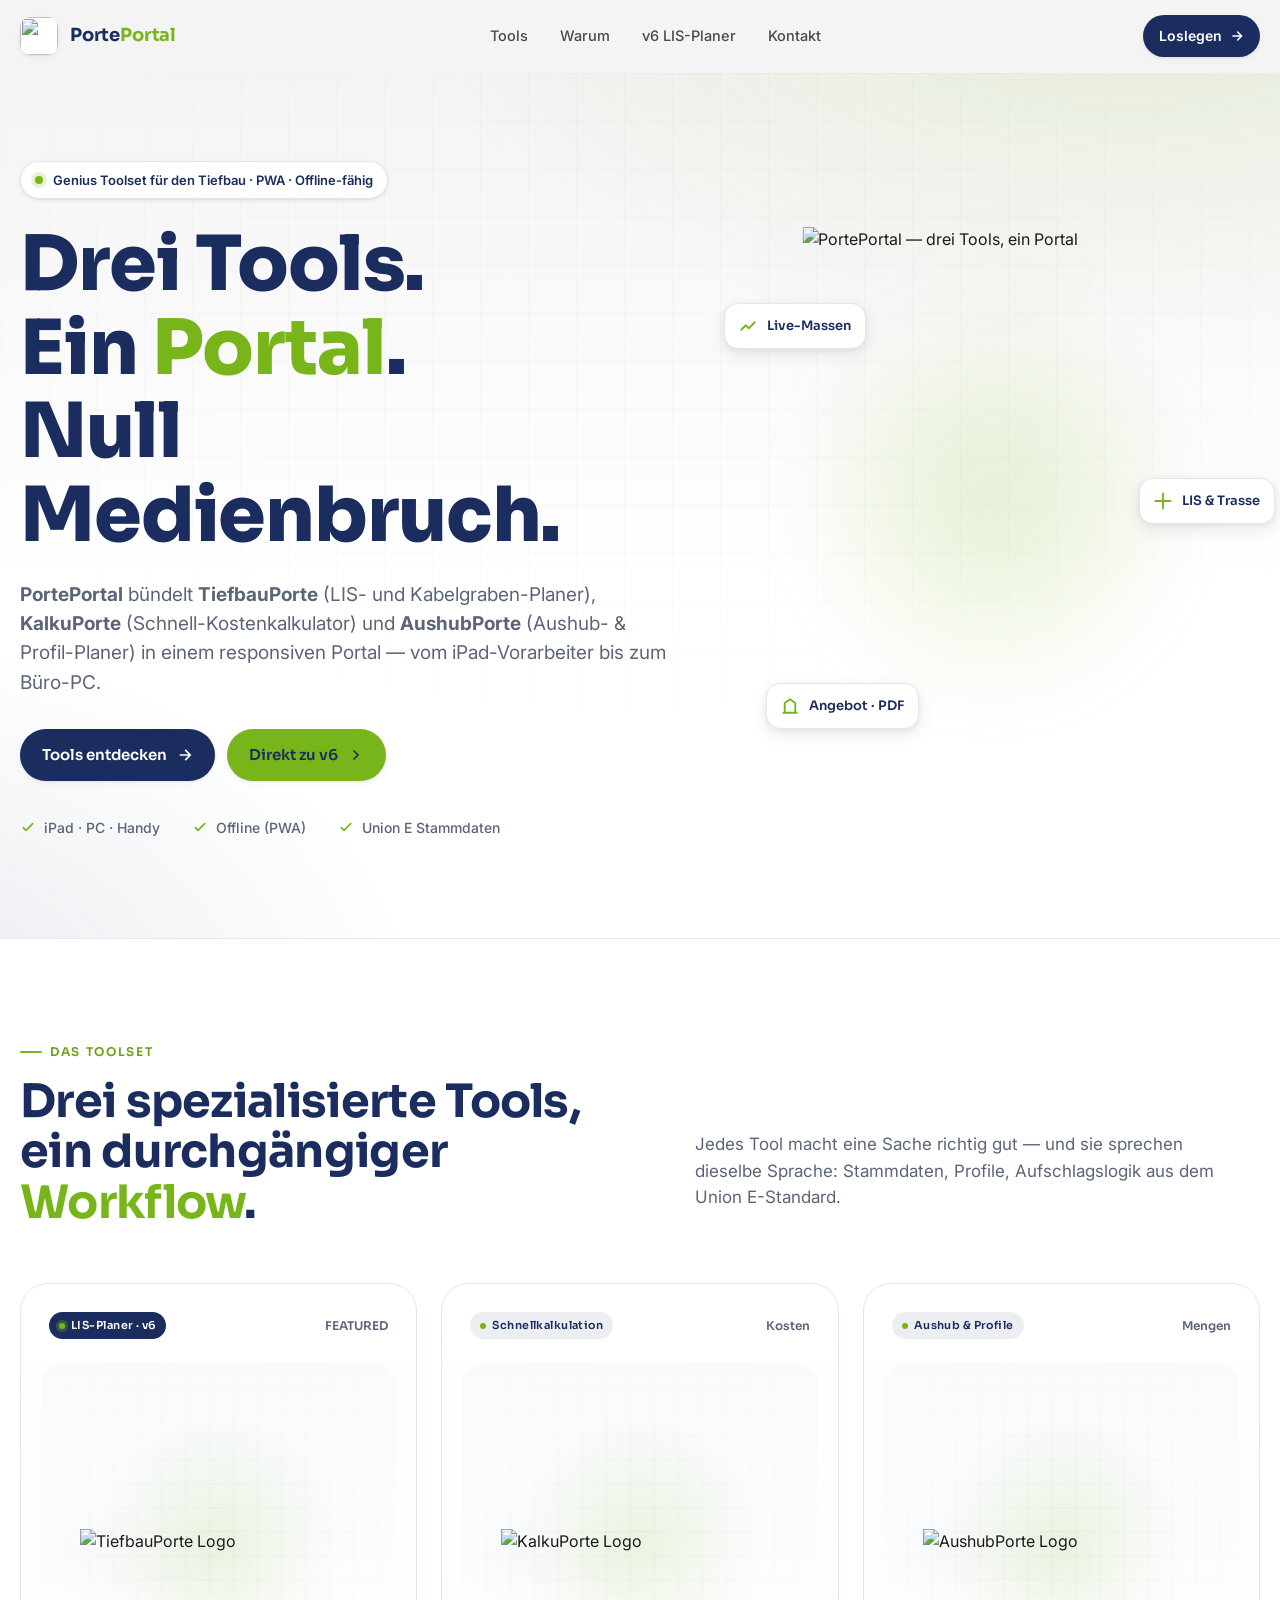
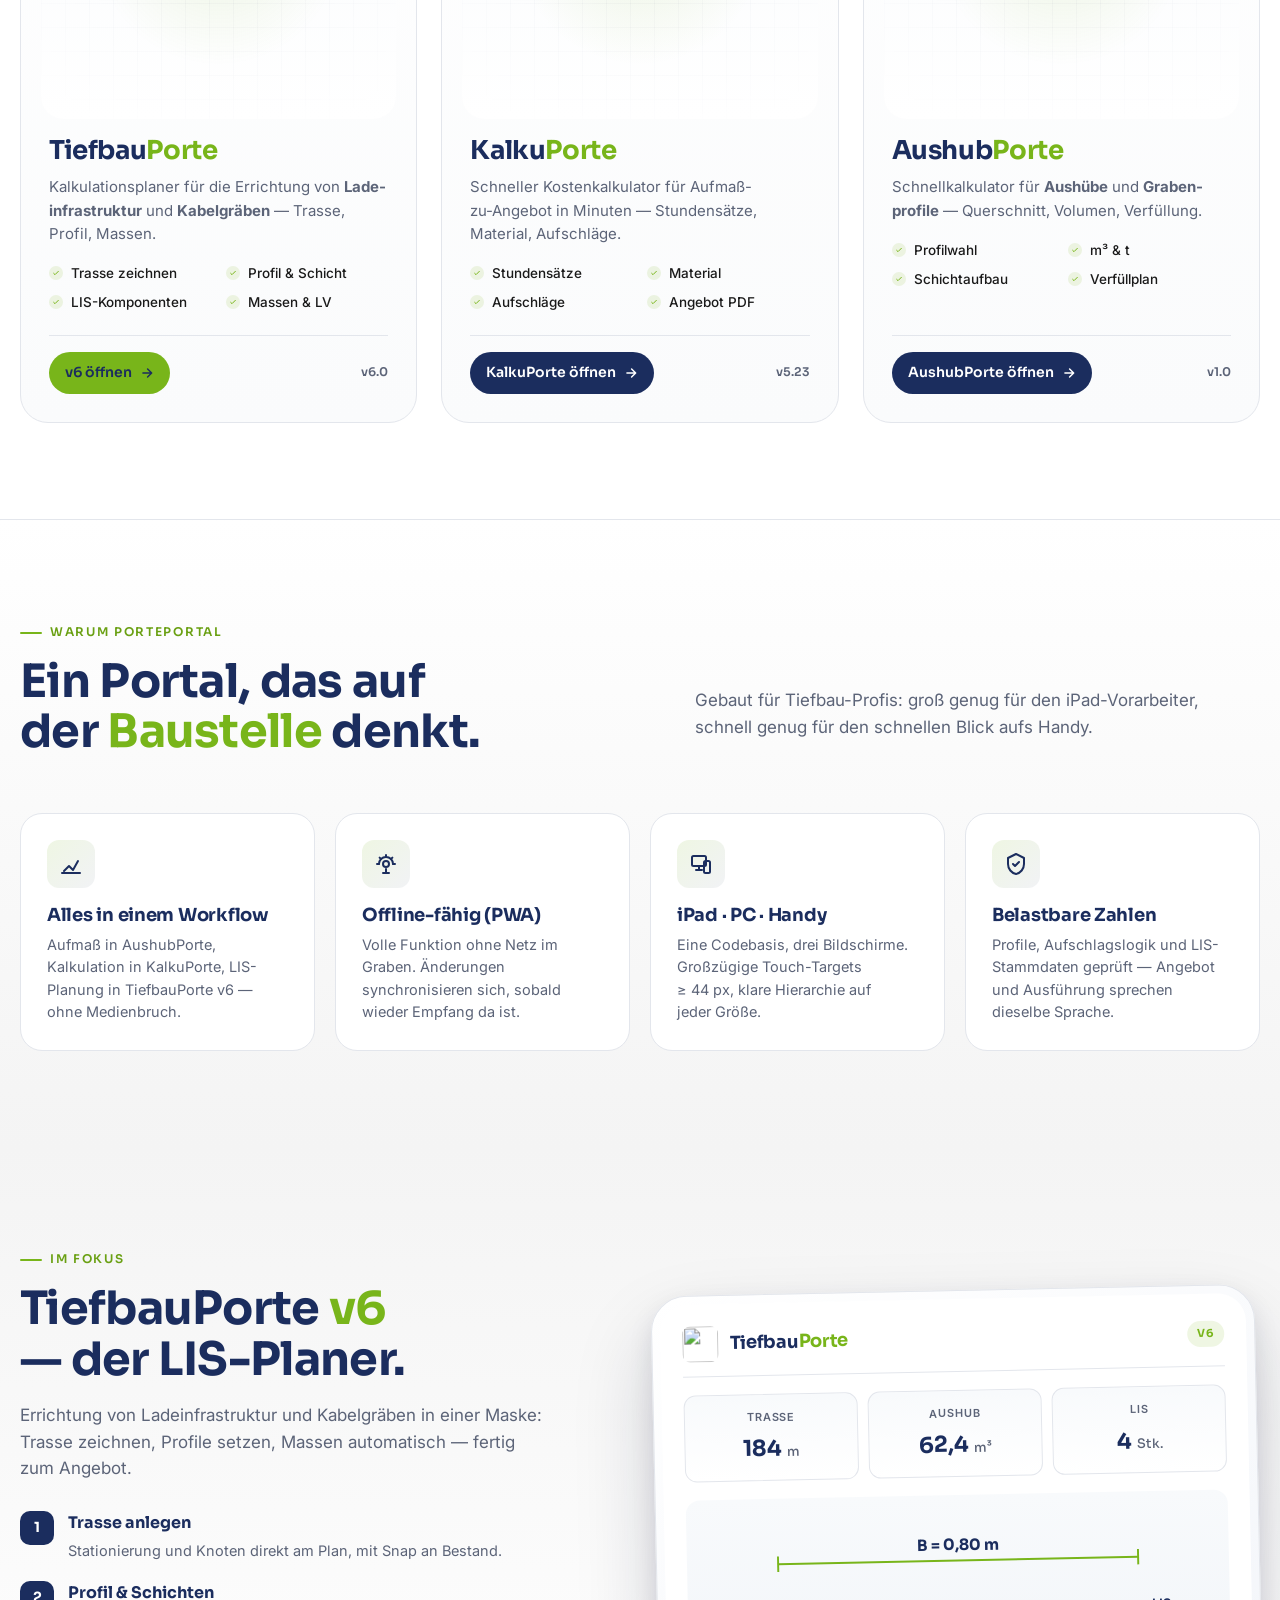
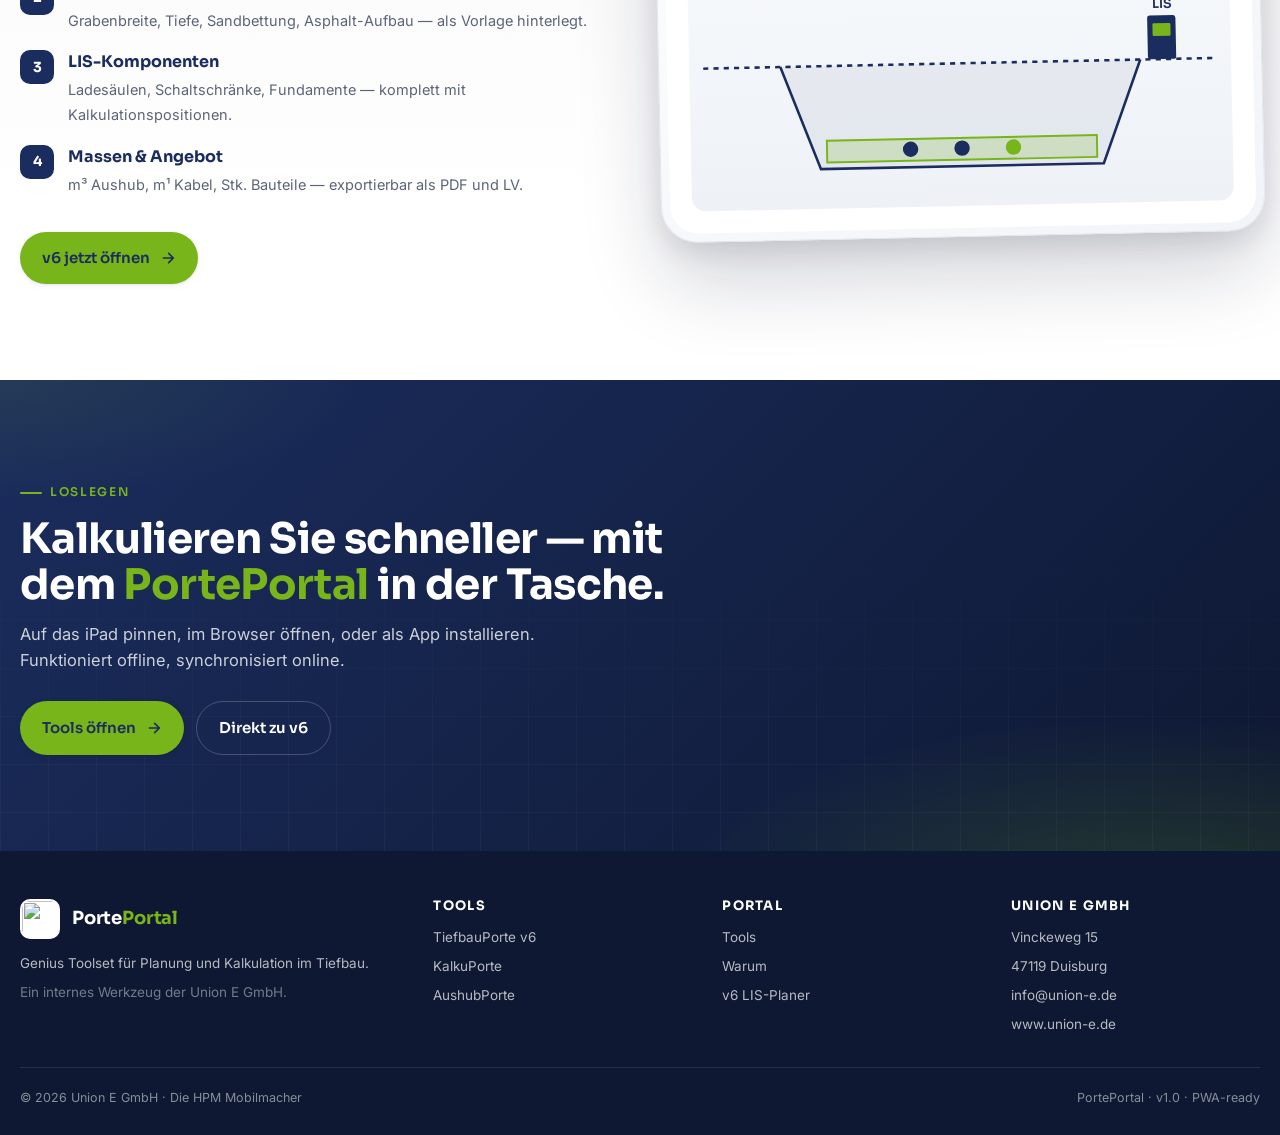
==== index.html @ fd1366df "Add files via upload" ====
<!doctype html>
<html lang="de">
<head>
<meta charset="utf-8" />
<meta name="viewport" content="width=device-width, initial-scale=1, viewport-fit=cover" />
<meta name="theme-color" content="#1B2D5E" />
<meta name="description" content="PortePortal — Genius Toolset für Planung und Kalkulation im Tiefbau. TiefbauPorte, KalkuPorte und AushubPorte in einem Portal." />
<meta name="apple-mobile-web-app-capable" content="yes" />
<meta name="apple-mobile-web-app-status-bar-style" content="black-translucent" />
<meta name="apple-mobile-web-app-title" content="PortePortal" />
<meta name="mobile-web-app-capable" content="yes" />

<link rel="manifest" href="manifest.webmanifest" />
<link rel="icon" type="image/png" href="assets/logo-porteportal.png" />
<link rel="apple-touch-icon" href="assets/logo-porteportal.png" />

<title>PortePortal — Genius Toolset Tiefbau</title>

<link rel="preconnect" href="https://fonts.googleapis.com" />
<link rel="preconnect" href="https://fonts.gstatic.com" crossorigin />
<link rel="stylesheet" href="https://fonts.googleapis.com/css2?family=Sora:wght@400;500;600;700;800&family=Inter:wght@400;500;600;700&display=swap" />

<style>
  :root{
    --navy:#1B2D5E;
    --navy-700:#162548;
    --navy-900:#0E1832;
    --lime:#78B51A;
    --lime-600:#6AA013;
    --lime-soft:rgba(120,181,26,.12);
    --ink:#1A1A1A;
    --bg:#F4F4F4;
    --white:#FFFFFF;
    --line:#E3E6EC;
    --muted:#5C6478;
    --shadow-sm: 0 1px 2px rgba(14,24,50,.06), 0 2px 6px rgba(14,24,50,.05);
    --shadow-md: 0 6px 18px rgba(14,24,50,.08), 0 2px 6px rgba(14,24,50,.06);
    --shadow-lg: 0 24px 48px rgba(14,24,50,.14), 0 6px 14px rgba(14,24,50,.08);
    --shadow-xl: 0 40px 80px rgba(14,24,50,.18), 0 10px 24px rgba(14,24,50,.10);
    --r-sm:8px; --r-md:14px; --r-lg:22px; --r-xl:28px; --r-2xl:36px;
    --container: 1240px;
    --t-fast: .15s cubic-bezier(.4,0,.2,1);
    --t-base: .25s cubic-bezier(.4,0,.2,1);
    --t-slow: .45s cubic-bezier(.4,0,.2,1);
  }

  *,*::before,*::after{box-sizing:border-box}
  html,body{margin:0;padding:0}
  html{scroll-behavior:smooth}
  body{
    font-family:'Inter', system-ui, -apple-system, Segoe UI, Roboto, sans-serif;
    color:var(--ink);
    background:var(--bg);
    line-height:1.55;
    -webkit-font-smoothing:antialiased;
    text-rendering:optimizeLegibility;
    overflow-x:hidden;
  }
  img{max-width:100%;display:block}
  a{color:inherit;text-decoration:none}
  button{font:inherit;cursor:pointer;border:0;background:none;color:inherit}

  h1,h2,h3,h4{
    font-family:'Sora','Inter',system-ui,sans-serif;
    color:var(--navy);
    letter-spacing:-0.015em;
    text-wrap:balance;
    margin:0;
    line-height:1.1;
  }
  p{text-wrap:pretty}
  .accent{color:var(--lime)}

  .container{
    width:min(100% - 40px, var(--container));
    margin-inline:auto;
  }

  /* ==========================================================
     KICKER — small label above headings
  =========================================================== */
  .kicker{
    display:inline-flex;align-items:center;gap:8px;
    font-family:'Sora';font-size:12px;font-weight:600;
    color:var(--lime-600);letter-spacing:.14em;text-transform:uppercase;
    margin-bottom:14px;
  }
  .kicker::before{
    content:""; width:22px; height:2px; background:var(--lime);
    border-radius:2px;
  }

  /* ==========================================================
     BUTTONS
  =========================================================== */
  .btn{
    display:inline-flex;align-items:center;gap:10px;
    padding:14px 22px; border-radius:999px;
    font-family:'Sora';font-weight:600; font-size:15px;
    transition:transform var(--t-fast), box-shadow var(--t-fast), background var(--t-fast);
    white-space:nowrap;
  }
  .btn svg{width:16px;height:16px;flex-shrink:0}
  .btn--primary{background:var(--navy); color:#fff !important; box-shadow:var(--shadow-sm)}
  .btn--primary:hover{background:var(--navy-700);transform:translateY(-1px);box-shadow:var(--shadow-md)}
  .btn--lime{background:var(--lime); color:var(--navy) !important; box-shadow:var(--shadow-sm)}
  .btn--lime:hover{background:var(--lime-600);transform:translateY(-1px);box-shadow:var(--shadow-md)}
  .btn--ghost{background:#fff; color:var(--navy) !important; border:1px solid var(--line)}
  .btn--ghost:hover{border-color:var(--navy);transform:translateY(-1px);box-shadow:var(--shadow-sm)}

  /* ==========================================================
     NAV
  =========================================================== */
  .nav{
    position:sticky; top:0; z-index:50;
    backdrop-filter:saturate(180%) blur(14px);
    -webkit-backdrop-filter:saturate(180%) blur(14px);
    background:rgba(244,244,244,.78);
    border-bottom:1px solid transparent;
    transition:border-color var(--t-base), background var(--t-base);
  }
  .nav.is-scrolled{ border-bottom-color:var(--line); background:rgba(244,244,244,.94); }
  .nav__inner{
    display:flex; align-items:center; justify-content:space-between;
    height:72px;
  }
  .brand{display:flex;align-items:center;gap:12px;font-family:'Sora';font-weight:700;color:var(--navy);font-size:18px;letter-spacing:-.01em}
  .brand img{width:38px;height:38px;border-radius:10px;box-shadow:var(--shadow-sm);background:#fff}
  .brand__name :nth-child(1){color:var(--navy)}
  .brand__name :nth-child(2){color:var(--lime)}
  .nav__links{display:flex;align-items:center;gap:4px}
  .nav__links a{
    padding:10px 14px; border-radius:10px; font-weight:500; font-size:14.5px;
    color:var(--ink); opacity:.78;
    transition:all var(--t-fast);
  }
  .nav__links a:hover{opacity:1;background:rgba(27,45,94,.06)}
  .nav__cta{
    display:inline-flex;align-items:center;gap:8px;
    padding:10px 16px;border-radius:999px;
    background:var(--navy); color:#fff !important; font-weight:600; font-size:14px;
    box-shadow:var(--shadow-sm);
    transition:all var(--t-fast);
    margin-left:8px;
  }
  .nav__cta:hover{background:var(--navy-700);transform:translateY(-1px);box-shadow:var(--shadow-md)}
  .nav__cta svg{width:14px;height:14px}
  .nav__burger{
    display:none;width:42px;height:42px;border-radius:10px;
    align-items:center;justify-content:center;
    background:#fff;border:1px solid var(--line);
    transition:all var(--t-fast);
  }
  .nav__burger:hover{border-color:var(--navy)}
  .nav__burger svg{width:20px;height:20px;color:var(--navy)}
  @media (max-width: 880px){
    .nav__links, .nav__cta{display:none}
    .nav__burger{display:inline-flex}
  }

  /* Mobile drawer */
  .drawer{
    position:fixed;inset:0;z-index:60;
    background:rgba(14,24,50,.5);
    backdrop-filter:blur(8px);
    opacity:0;pointer-events:none;
    transition:opacity var(--t-base);
  }
  .drawer.is-open{opacity:1;pointer-events:auto}
  .drawer__panel{
    position:absolute;top:0;right:0;bottom:0;
    width:min(86vw, 360px);background:#fff;
    padding:24px;display:flex;flex-direction:column;gap:6px;
    transform:translateX(100%);
    transition:transform var(--t-base);
  }
  .drawer.is-open .drawer__panel{transform:translateX(0)}
  .drawer__head{display:flex;justify-content:space-between;align-items:center;margin-bottom:14px}
  .drawer__close{
    width:42px;height:42px;border-radius:10px;display:flex;align-items:center;justify-content:center;
    background:var(--bg);
  }
  .drawer__close svg{width:20px;height:20px;color:var(--navy)}
  .drawer a{
    padding:14px 16px;border-radius:12px;font-weight:600;color:var(--navy);
    display:flex;align-items:center;justify-content:space-between;
  }
  .drawer a:hover{background:var(--bg)}
  .drawer a svg{width:14px;height:14px;opacity:.4}

  /* ==========================================================
     HERO
  =========================================================== */
  .hero{
    position:relative; overflow:hidden;
    background:
      radial-gradient(1200px 600px at 88% -10%, rgba(120,181,26,.12), transparent 60%),
      radial-gradient(1000px 700px at -10% 110%, rgba(27,45,94,.10), transparent 55%),
      linear-gradient(180deg, var(--bg), #fff 60%);
    border-bottom:1px solid var(--line);
  }
  .hero__grid-bg{
    position:absolute; inset:0; pointer-events:none; opacity:.45;
    background-image:
      linear-gradient(rgba(27,45,94,.06) 1px, transparent 1px),
      linear-gradient(90deg, rgba(27,45,94,.06) 1px, transparent 1px);
    background-size:48px 48px;
    mask-image:radial-gradient(ellipse 80% 60% at 50% 30%, #000 40%, transparent 80%);
    -webkit-mask-image:radial-gradient(ellipse 80% 60% at 50% 30%, #000 40%, transparent 80%);
  }
  .hero__inner{
    position:relative;
    display:grid;
    grid-template-columns: 1.1fr .9fr;
    gap:60px;
    align-items:center;
    padding: 88px 0 100px;
  }
  @media (max-width: 980px){
    .hero__inner{
      grid-template-columns:1fr;
      gap:48px;
      padding:60px 0 72px;
    }
  }

  .hero__badge{
    display:inline-flex;align-items:center;gap:10px;
    padding:8px 14px;border-radius:999px;
    background:#fff;border:1px solid var(--line);
    font-size:13px;font-weight:600;color:var(--navy);
    box-shadow:var(--shadow-sm);
    margin-bottom:24px;
  }
  .hero__badge .dot{
    width:8px;height:8px;border-radius:50%;background:var(--lime);
    box-shadow:0 0 0 4px rgba(120,181,26,.18);
  }

  .hero h1{
    font-size: clamp(40px, 6.4vw, 76px);
    font-weight:800;
    margin-bottom:22px;
  }
  .hero h1 .stack{display:block}
  .hero__lede{
    font-size:clamp(17px, 1.5vw, 19px);
    color:var(--muted);
    max-width: 56ch;
    margin-bottom:32px;
  }
  .hero__actions{display:flex;flex-wrap:wrap;gap:12px;margin-bottom:36px}
  .hero__meta{
    display:flex;flex-wrap:wrap;gap:24px 32px;
    color:var(--muted);font-size:14px;font-weight:500;
  }
  .hero__meta div{display:flex;align-items:center;gap:8px}
  .hero__meta svg{width:16px;height:16px;color:var(--lime)}

  /* Hero visual — stacked logo + cross-section card */
  .hero__visual{
    position:relative;
    width:100%;
    max-width:520px;
    margin-inline:auto;
    aspect-ratio: 1 / 1.05;
    min-height:380px;
  }
  .hero__halo{
    position:absolute;inset:-8%;
    background: radial-gradient(closest-side, rgba(120,181,26,.18), transparent 70%);
    filter:blur(24px);
    z-index:0;
  }
  .hero__logo-wrap{
    position:absolute;
    top:0; left:50%; transform:translateX(-50%);
    width:74%;
    z-index:2;
  }
  .hero__logo-wrap img{
    width:100%;height:auto;display:block;
    filter: drop-shadow(0 30px 50px rgba(14,24,50,.18));
    animation: float 6s ease-in-out infinite;
  }
  @keyframes float{
    0%,100%{ transform:translateY(0) }
    50%   { transform:translateY(-8px) }
  }
  .hero__chip{
    position:absolute;z-index:3;
    background:#fff;border-radius:14px;
    box-shadow:var(--shadow-md);
    padding:12px 14px;
    display:flex;align-items:center;gap:10px;
    font-family:'Sora';font-weight:600;font-size:13px;color:var(--navy);
    border:1px solid var(--line);
  }
  .hero__chip svg{width:18px;height:18px;color:var(--lime);flex-shrink:0}
  .hero__chip--1{top:14%;left:-2%}
  .hero__chip--2{top:46%;right:-4%}
  .hero__chip--3{bottom:8%;left:6%}

  @media (max-width: 980px){
    .hero__visual{max-width:400px}
    .hero__chip--1, .hero__chip--3{display:none}
  }
  @media (max-width: 540px){
    .hero__chip{display:none}
  }

  /* ==========================================================
     SECTION HEAD
  =========================================================== */
  .section-head{
    display:grid;
    grid-template-columns: 1fr .9fr;
    gap:48px;
    align-items:end;
    margin-bottom:56px;
  }
  @media (max-width: 880px){
    .section-head{grid-template-columns:1fr;gap:18px;margin-bottom:40px}
  }
  .section-head h2{font-size:clamp(30px, 3.6vw, 46px); font-weight:700}
  .section-head p{color:var(--muted);font-size:17px;max-width:50ch}

  /* ==========================================================
     TOOLS — Cards
  =========================================================== */
  .tools{padding:96px 0; background:#fff; position:relative;}
  .tools__grid{
    display:grid;
    grid-template-columns:repeat(3, 1fr);
    gap:24px;
  }
  @media (max-width: 1080px){.tools__grid{grid-template-columns:repeat(2, 1fr)}}
  @media (max-width: 720px){.tools__grid{grid-template-columns:1fr}}

  .tool{
    position:relative;
    background:linear-gradient(180deg, #fff, #FAFBFC);
    border:1px solid var(--line);
    border-radius:var(--r-xl);
    padding:28px;
    display:flex;flex-direction:column;
    transition: transform var(--t-base), box-shadow var(--t-base), border-color var(--t-base);
    overflow:hidden;
  }
  .tool::before{
    content:""; position:absolute; inset:-1px;
    border-radius:inherit; padding:1px;
    background: linear-gradient(135deg, rgba(120,181,26,.0), rgba(120,181,26,.4) 50%, rgba(120,181,26,.0));
    -webkit-mask: linear-gradient(#000 0 0) content-box, linear-gradient(#000 0 0);
            mask: linear-gradient(#000 0 0) content-box, linear-gradient(#000 0 0);
    -webkit-mask-composite:xor; mask-composite:exclude;
    opacity:0; transition:opacity var(--t-base);
    pointer-events:none;
  }
  .tool:hover{
    transform:translateY(-6px);
    box-shadow:var(--shadow-lg);
    border-color:transparent;
  }
  .tool:hover::before{opacity:1}

  .tool__head{
    display:flex;align-items:center;justify-content:space-between;
    margin-bottom:20px;
  }
  .tool__pill{
    display:inline-flex;align-items:center;gap:6px;
    font-family:'Sora';font-size:11px;font-weight:600;
    padding:5px 10px;border-radius:999px;letter-spacing:.04em;
    background:rgba(27,45,94,.08); color:var(--navy);
  }
  .tool__pill .dot{width:6px;height:6px;border-radius:50%;background:var(--lime)}
  .tool__pill--featured{background:var(--navy);color:#fff}
  .tool__pill--featured .dot{background:var(--lime);box-shadow:0 0 0 3px rgba(120,181,26,.3)}
  .tool__meta{font-size:12px;font-weight:600;color:var(--muted);font-family:'Sora'}

  .tool__visual{
    position:relative;
    aspect-ratio: 1 / 1;
    margin: 4px -8px 18px;
    border-radius:var(--r-lg);
    background:
      radial-gradient(closest-side, rgba(120,181,26,.12), transparent 70%),
      linear-gradient(180deg, #F8FAFC, #fff);
    display:flex;align-items:center;justify-content:center;
    overflow:hidden;
  }
  .tool__visual::before{
    content:"";position:absolute;inset:0;
    background-image:
      linear-gradient(rgba(27,45,94,.04) 1px, transparent 1px),
      linear-gradient(90deg, rgba(27,45,94,.04) 1px, transparent 1px);
    background-size:24px 24px;
    mask-image:radial-gradient(ellipse 70% 60% at 50% 50%, #000, transparent);
    -webkit-mask-image:radial-gradient(ellipse 70% 60% at 50% 50%, #000, transparent);
  }
  .tool__visual img{
    position:relative;
    width:78%;height:auto;
    filter: drop-shadow(0 16px 24px rgba(14,24,50,.16));
    transition:transform var(--t-base);
  }
  .tool:hover .tool__visual img{ transform: scale(1.04) }

  .tool__name{
    font-size:26px;font-weight:700;
    margin-bottom:10px;
  }
  .tool__desc{
    color:var(--muted);font-size:15px;
    margin:0 0 18px;
    min-height:3em;
  }
  .tool__features{
    list-style:none;padding:0;margin:0 0 22px;
    display:grid;grid-template-columns:1fr 1fr;gap:8px 14px;
  }
  .tool__features li{
    display:flex;align-items:center;gap:8px;
    font-size:13.5px;font-weight:500;color:var(--ink);
  }
  .tool__features svg{
    width:14px;height:14px;color:var(--lime);flex-shrink:0;
    background:var(--lime-soft);border-radius:50%;padding:3px;
  }

  .tool__foot{
    margin-top:auto;
    display:flex;align-items:center;justify-content:space-between;
    gap:12px;padding-top:16px;border-top:1px solid var(--line);
  }
  .tool__cta{
    display:inline-flex;align-items:center;gap:8px;
    padding:10px 16px;border-radius:999px;
    background:var(--navy); color:#fff !important;
    font-family:'Sora';font-weight:600;font-size:14px;
    transition:all var(--t-fast);
  }
  .tool__cta svg{width:14px;height:14px;transition:transform var(--t-fast)}
  .tool__cta:hover{background:var(--navy-700)}
  .tool__cta:hover svg{transform:translateX(3px)}
  .tool__cta--lime{background:var(--lime); color:var(--navy) !important}
  .tool__cta--lime:hover{background:var(--lime-600)}

  /* ==========================================================
     WHY
  =========================================================== */
  .why{
    padding:96px 0;
    background:linear-gradient(180deg, #fff, var(--bg));
    border-top:1px solid var(--line);
  }
  .features{
    display:grid;grid-template-columns:repeat(4, 1fr);gap:20px;
  }
  @media (max-width: 980px){.features{grid-template-columns:repeat(2,1fr)}}
  @media (max-width: 540px){.features{grid-template-columns:1fr}}

  .feature{
    background:#fff;border:1px solid var(--line);
    border-radius:var(--r-lg);padding:26px;
    transition: transform var(--t-base), box-shadow var(--t-base);
  }
  .feature:hover{transform:translateY(-4px);box-shadow:var(--shadow-md)}
  .feature__ico{
    width:48px;height:48px;border-radius:12px;
    background:linear-gradient(135deg, var(--lime-soft), rgba(27,45,94,.06));
    display:flex;align-items:center;justify-content:center;
    margin-bottom:18px;
  }
  .feature__ico svg{width:24px;height:24px;color:var(--navy)}
  .feature h3{font-size:18px;font-weight:700;margin-bottom:8px}
  .feature p{color:var(--muted);font-size:14.5px;margin:0}

  /* ==========================================================
     SHOWCASE V6
  =========================================================== */
  .showcase{
    padding:96px 0;
    background: linear-gradient(180deg, var(--bg) 0%, #fff 80%);
    overflow:hidden;
    position:relative;
  }
  .showcase__inner{
    display:grid;grid-template-columns: 1fr 1.05fr;gap:60px;
    align-items:center;
  }
  @media (max-width: 980px){.showcase__inner{grid-template-columns:1fr;gap:48px}}

  .showcase h2{font-size:clamp(30px, 3.6vw, 46px);font-weight:700;margin-bottom:18px}
  .showcase .lede{color:var(--muted);font-size:17px;margin-bottom:30px;max-width:52ch}
  .showcase__list{
    list-style:none;padding:0;margin:0 0 36px;
    display:grid;gap:18px;
  }
  .showcase__list li{
    display:grid;
    grid-template-columns:auto 1fr;
    gap:14px;align-items:start;
  }
  .showcase__list .num{
    width:34px;height:34px;border-radius:10px;
    background:var(--navy);color:#fff;
    display:flex;align-items:center;justify-content:center;
    font-family:'Sora';font-weight:700;font-size:14px;
    flex-shrink:0;
  }
  .showcase__list b{
    display:block;color:var(--navy);font-family:'Sora';font-weight:700;
    font-size:16px;margin-bottom:2px;
  }
  .showcase__list span{color:var(--muted);font-size:14.5px}

  /* The Tool-Mock Card */
  .showcase-card{
    position:relative;
    border-radius:var(--r-2xl);
    background: linear-gradient(150deg, #fff, #F1F4F9);
    border:1px solid var(--line);
    box-shadow: var(--shadow-xl);
    padding:8px;
    transform: rotate(-1.2deg);
    transition: transform var(--t-base);
  }
  .showcase-card:hover{transform: rotate(0deg)}
  .showcase-card__inner{
    background:#fff;
    border-radius:calc(var(--r-2xl) - 8px);
    padding:22px;
    display:flex;flex-direction:column;gap:18px;
  }
  .sc-toolbar{
    display:flex;align-items:center;gap:12px;
    padding-bottom:14px;border-bottom:1px solid var(--line);
  }
  .sc-toolbar img{width:36px;height:36px;border-radius:8px;background:#fff}
  .sc-toolbar h4{
    font-family:'Sora';font-size:18px;font-weight:700;
    flex:1;
  }
  .sc-toolbar h4 .accent{color:var(--lime)}
  .sc-toolbar .v6{
    font-family:'Sora';font-size:11px;font-weight:700;
    color:var(--lime);background:var(--lime-soft);
    padding:4px 10px;border-radius:999px;letter-spacing:.06em;
  }
  .sc-row{
    display:grid;grid-template-columns:repeat(3, 1fr);gap:10px;
  }
  .sc-stat{
    background:linear-gradient(180deg, #F8FAFC, #fff);
    border:1px solid var(--line);
    border-radius:12px;padding:14px;
    text-align:center;
  }
  .sc-stat span{
    display:block;font-size:11px;font-weight:600;
    color:var(--muted);text-transform:uppercase;letter-spacing:.08em;
    margin-bottom:6px;
  }
  .sc-stat b{
    font-family:'Sora';font-size:22px;font-weight:700;color:var(--navy);
    display:block;
  }
  .sc-stat b small{font-size:13px;font-weight:500;color:var(--muted)}
  .sc-trench{
    background:linear-gradient(180deg, #F8FAFC, #EEF2F7);
    border-radius:14px;
    padding:14px;
    overflow:hidden;
  }
  .sc-trench svg{width:100%;height:auto;display:block}

  /* ==========================================================
     CTA
  =========================================================== */
  .cta{
    padding:96px 0;
    background:linear-gradient(135deg, var(--navy) 0%, var(--navy-900) 100%);
    color:#fff;
    position:relative;overflow:hidden;
  }
  .cta::before{
    content:"";position:absolute;inset:0;
    background-image:
      radial-gradient(800px 300px at 90% 110%, rgba(120,181,26,.20), transparent 60%),
      radial-gradient(600px 200px at 0% 0%, rgba(120,181,26,.10), transparent 60%);
  }
  .cta::after{
    content:"";position:absolute;inset:0;
    background-image:
      linear-gradient(rgba(255,255,255,.04) 1px, transparent 1px),
      linear-gradient(90deg, rgba(255,255,255,.04) 1px, transparent 1px);
    background-size:48px 48px;
    mask-image:linear-gradient(180deg, transparent 30%, #000 100%);
    -webkit-mask-image:linear-gradient(180deg, transparent 30%, #000 100%);
  }
  .cta__inner{
    position:relative;z-index:1;
    display:grid;grid-template-columns:1.2fr .8fr;gap:48px;
    align-items:center;
  }
  @media (max-width: 880px){.cta__inner{grid-template-columns:1fr;gap:32px}}
  .cta .kicker{color:var(--lime)}
  .cta .kicker::before{background:var(--lime)}
  .cta h2{
    color:#fff;font-size:clamp(28px, 3.4vw, 42px);font-weight:700;margin-bottom:14px;
  }
  .cta p{color:rgba(255,255,255,.78);font-size:16.5px;margin:0 0 28px;max-width:54ch}
  .cta__actions{display:flex;flex-wrap:wrap;gap:12px}
  .cta__visual{
    text-align:center;
  }
  .cta__visual img{
    width:min(260px, 80%);height:auto;margin-inline:auto;
    filter: drop-shadow(0 30px 50px rgba(0,0,0,.35));
  }

  /* ==========================================================
     FOOTER
  =========================================================== */
  .footer{
    background:var(--navy-900);
    color:rgba(255,255,255,.7);
    padding:48px 0 28px;
    font-size:13.5px;
  }
  .footer__inner{
    display:grid;
    grid-template-columns:1.5fr 1fr 1fr 1fr;
    gap:40px;
    margin-bottom:32px;
  }
  @media (max-width: 880px){.footer__inner{grid-template-columns:1fr 1fr;gap:32px}}
  @media (max-width: 540px){.footer__inner{grid-template-columns:1fr}}
  .footer__brand{display:flex;align-items:center;gap:12px;margin-bottom:14px}
  .footer__brand img{width:40px;height:40px;border-radius:10px;background:#fff;padding:2px}
  .footer__brand b{
    font-family:'Sora';font-weight:700;font-size:18px;color:#fff;letter-spacing:-.01em;
  }
  .footer__brand b .accent{color:var(--lime)}
  .footer p{margin:0 0 8px}
  .footer h4{
    color:#fff;font-family:'Sora';font-size:13px;font-weight:700;
    text-transform:uppercase;letter-spacing:.1em;margin-bottom:14px;
  }
  .footer ul{list-style:none;padding:0;margin:0;display:grid;gap:8px}
  .footer ul a{
    color:rgba(255,255,255,.7);
    transition:color var(--t-fast);
  }
  .footer ul a:hover{color:var(--lime)}
  .footer__bar{
    border-top:1px solid rgba(255,255,255,.1);
    padding-top:20px;
    display:flex;justify-content:space-between;align-items:center;flex-wrap:wrap;gap:12px;
    color:rgba(255,255,255,.5);font-size:12.5px;
  }

  /* ==========================================================
     UTILITIES
  =========================================================== */
  .reveal{
    opacity:0;transform:translateY(16px);
    transition: opacity .6s ease, transform .6s cubic-bezier(.4,0,.2,1);
  }
  .reveal.is-visible{opacity:1;transform:none}
  /* Fallback: sichtbar machen falls IO/JS nicht greift */
  .no-js .reveal,
  html:not(.js) .reveal{opacity:1;transform:none}

  @media (prefers-reduced-motion: reduce){
    *,*::before,*::after{
      animation-duration:.01ms !important;
      transition-duration:.01ms !important;
    }
  }
</style>
</head>
<body>

<!-- ============================ NAV ============================ -->
<header class="nav" id="nav">
  <div class="container nav__inner">
    <a href="#top" class="brand" aria-label="PortePortal Startseite">
      <img src="assets/logo-porteportal.png" alt="" />
      <span class="brand__name"><span>Porte</span><span>Portal</span></span>
    </a>
    <nav class="nav__links" aria-label="Hauptnavigation">
      <a href="#tools">Tools</a>
      <a href="#warum">Warum</a>
      <a href="#tiefbau">v6 LIS-Planer</a>
      <a href="#kontakt">Kontakt</a>
    </nav>
    <a href="#tools" class="nav__cta">
      Loslegen
      <svg viewBox="0 0 24 24" fill="none" stroke="currentColor" stroke-width="2.5" stroke-linecap="round" stroke-linejoin="round"><path d="M5 12h14M13 5l7 7-7 7"/></svg>
    </a>
    <button class="nav__burger" id="burger" aria-label="Menü öffnen" aria-controls="drawer" aria-expanded="false">
      <svg viewBox="0 0 24 24" fill="none" stroke="currentColor" stroke-width="2" stroke-linecap="round"><path d="M4 7h16M4 12h16M4 17h16"/></svg>
    </button>
  </div>
</header>

<!-- ============================ DRAWER (mobile) ============================ -->
<div class="drawer" id="drawer" aria-hidden="true">
  <div class="drawer__panel">
    <div class="drawer__head">
      <a href="#top" class="brand" aria-label="PortePortal">
        <img src="assets/logo-porteportal.png" alt="" />
        <span class="brand__name"><span>Porte</span><span>Portal</span></span>
      </a>
      <button class="drawer__close" id="drawer-close" aria-label="Menü schließen">
        <svg viewBox="0 0 24 24" fill="none" stroke="currentColor" stroke-width="2" stroke-linecap="round"><path d="M6 6l12 12M18 6L6 18"/></svg>
      </button>
    </div>
    <a href="#tools" data-close>Tools <svg viewBox="0 0 24 24" fill="none" stroke="currentColor" stroke-width="2.5" stroke-linecap="round"><path d="M9 6l6 6-6 6"/></svg></a>
    <a href="#warum" data-close>Warum <svg viewBox="0 0 24 24" fill="none" stroke="currentColor" stroke-width="2.5" stroke-linecap="round"><path d="M9 6l6 6-6 6"/></svg></a>
    <a href="#tiefbau" data-close>v6 LIS-Planer <svg viewBox="0 0 24 24" fill="none" stroke="currentColor" stroke-width="2.5" stroke-linecap="round"><path d="M9 6l6 6-6 6"/></svg></a>
    <a href="#kontakt" data-close>Kontakt <svg viewBox="0 0 24 24" fill="none" stroke="currentColor" stroke-width="2.5" stroke-linecap="round"><path d="M9 6l6 6-6 6"/></svg></a>
  </div>
</div>

<!-- ============================ HERO ============================ -->
<main id="top">
<section class="hero">
  <div class="hero__grid-bg" aria-hidden="true"></div>
  <div class="container hero__inner">

    <div class="hero__copy">
      <span class="hero__badge"><span class="dot"></span>Genius Toolset für den Tiefbau · PWA · Offline-fähig</span>
      <h1>
        <span class="stack">Drei Tools.</span>
        <span class="stack">Ein <span class="accent">Portal</span>.</span>
        <span class="stack">Null Medienbruch.</span>
      </h1>
      <p class="hero__lede">
        <b>PortePortal</b> bündelt <b>TiefbauPorte</b> (LIS- und Kabelgraben-Planer),
        <b>KalkuPorte</b> (Schnell-Kostenkalkulator) und <b>AushubPorte</b>
        (Aushub- &amp; Profil-Planer) in einem responsiven Portal — vom iPad-Vorarbeiter bis zum Büro-PC.
      </p>
      <div class="hero__actions">
        <a href="#tools" class="btn btn--primary">
          Tools entdecken
          <svg viewBox="0 0 24 24" fill="none" stroke="currentColor" stroke-width="2.5" stroke-linecap="round" stroke-linejoin="round"><path d="M5 12h14M13 5l7 7-7 7"/></svg>
        </a>
        <a href="tools/tiefbauporte/" class="btn btn--lime">
          Direkt zu v6
          <svg viewBox="0 0 24 24" fill="none" stroke="currentColor" stroke-width="2.5" stroke-linecap="round" stroke-linejoin="round"><path d="M9 6l6 6-6 6"/></svg>
        </a>
      </div>
      <div class="hero__meta">
        <div><svg viewBox="0 0 24 24" fill="none" stroke="currentColor" stroke-width="2.5" stroke-linecap="round" stroke-linejoin="round"><path d="M5 13l4 4L19 7"/></svg>iPad · PC · Handy</div>
        <div><svg viewBox="0 0 24 24" fill="none" stroke="currentColor" stroke-width="2.5" stroke-linecap="round" stroke-linejoin="round"><path d="M5 13l4 4L19 7"/></svg>Offline (PWA)</div>
        <div><svg viewBox="0 0 24 24" fill="none" stroke="currentColor" stroke-width="2.5" stroke-linecap="round" stroke-linejoin="round"><path d="M5 13l4 4L19 7"/></svg>Union E Stammdaten</div>
      </div>
    </div>

    <div class="hero__visual" aria-hidden="true">
      <div class="hero__halo"></div>
      <div class="hero__logo-wrap">
        <img src="assets/logo-porteportal.png" alt="PortePortal — drei Tools, ein Portal" />
      </div>
      <div class="hero__chip hero__chip--1">
        <svg viewBox="0 0 24 24" fill="none" stroke="currentColor" stroke-width="2.5" stroke-linecap="round" stroke-linejoin="round"><path d="M3 17l6-6 4 4 8-8"/></svg>
        Live-Massen
      </div>
      <div class="hero__chip hero__chip--2">
        <svg viewBox="0 0 24 24" fill="none" stroke="currentColor" stroke-width="2.5" stroke-linecap="round" stroke-linejoin="round"><path d="M12 2v20M2 12h20"/></svg>
        LIS &amp; Trasse
      </div>
      <div class="hero__chip hero__chip--3">
        <svg viewBox="0 0 24 24" fill="none" stroke="currentColor" stroke-width="2.5" stroke-linecap="round" stroke-linejoin="round"><path d="M3 21h18M5 21V8l7-5 7 5v13"/></svg>
        Angebot · PDF
      </div>
    </div>

  </div>
</section>

<!-- ============================ TOOLS ============================ -->
<section class="tools" id="tools">
  <div class="container">
    <div class="section-head reveal">
      <div>
        <span class="kicker">Das Toolset</span>
        <h2>Drei spezialisierte Tools, ein durchgängiger <span class="accent">Workflow</span>.</h2>
      </div>
      <p>Jedes Tool macht eine Sache richtig gut — und sie sprechen dieselbe Sprache: Stammdaten, Profile, Aufschlagslogik aus dem Union E-Standard.</p>
    </div>

    <div class="tools__grid">

      <!-- Tool 1: TiefbauPorte (Featured) -->
      <article class="tool reveal">
        <div class="tool__head">
          <span class="tool__pill tool__pill--featured"><span class="dot"></span>LIS-Planer · v6</span>
          <span class="tool__meta">FEATURED</span>
        </div>
        <div class="tool__visual">
          <img src="assets/logo-tiefbauporte.png" alt="TiefbauPorte Logo" loading="lazy" />
        </div>
        <div class="tool__body">
          <h3 class="tool__name">Tiefbau<span class="accent">Porte</span></h3>
          <p class="tool__desc">Kalkulations­planer für die Errichtung von <b>Lade­infrastruktur</b> und <b>Kabel­gräben</b> — Trasse, Profil, Massen.</p>
          <ul class="tool__features">
            <li><svg viewBox="0 0 24 24" fill="none" stroke="currentColor" stroke-width="3" stroke-linecap="round"><path d="M5 13l4 4L19 7"/></svg>Trasse zeichnen</li>
            <li><svg viewBox="0 0 24 24" fill="none" stroke="currentColor" stroke-width="3" stroke-linecap="round"><path d="M5 13l4 4L19 7"/></svg>Profil &amp; Schicht</li>
            <li><svg viewBox="0 0 24 24" fill="none" stroke="currentColor" stroke-width="3" stroke-linecap="round"><path d="M5 13l4 4L19 7"/></svg>LIS-Komponenten</li>
            <li><svg viewBox="0 0 24 24" fill="none" stroke="currentColor" stroke-width="3" stroke-linecap="round"><path d="M5 13l4 4L19 7"/></svg>Massen &amp; LV</li>
          </ul>
        </div>
        <div class="tool__foot">
          <a class="tool__cta tool__cta--lime" href="tools/tiefbauporte/">
            v6 öffnen
            <svg viewBox="0 0 24 24" fill="none" stroke="currentColor" stroke-width="2.5" stroke-linecap="round" stroke-linejoin="round"><path d="M5 12h14M13 5l7 7-7 7"/></svg>
          </a>
          <span class="tool__meta">v6.0</span>
        </div>
      </article>

      <!-- Tool 2: KalkuPorte -->
      <article class="tool reveal">
        <div class="tool__head">
          <span class="tool__pill"><span class="dot"></span>Schnell­kalkulation</span>
          <span class="tool__meta">Kosten</span>
        </div>
        <div class="tool__visual">
          <img src="assets/logo-kalkuporte.png" alt="KalkuPorte Logo" loading="lazy" />
        </div>
        <div class="tool__body">
          <h3 class="tool__name">Kalku<span class="accent">Porte</span></h3>
          <p class="tool__desc">Schneller Kosten­kalkulator für Aufmaß-zu-Angebot in Minuten — Stunden­sätze, Material, Aufschläge.</p>
          <ul class="tool__features">
            <li><svg viewBox="0 0 24 24" fill="none" stroke="currentColor" stroke-width="3" stroke-linecap="round"><path d="M5 13l4 4L19 7"/></svg>Stunden­sätze</li>
            <li><svg viewBox="0 0 24 24" fill="none" stroke="currentColor" stroke-width="3" stroke-linecap="round"><path d="M5 13l4 4L19 7"/></svg>Material</li>
            <li><svg viewBox="0 0 24 24" fill="none" stroke="currentColor" stroke-width="3" stroke-linecap="round"><path d="M5 13l4 4L19 7"/></svg>Aufschläge</li>
            <li><svg viewBox="0 0 24 24" fill="none" stroke="currentColor" stroke-width="3" stroke-linecap="round"><path d="M5 13l4 4L19 7"/></svg>Angebot PDF</li>
          </ul>
        </div>
        <div class="tool__foot">
          <a class="tool__cta" href="tools/kalkuporte/">
            KalkuPorte öffnen
            <svg viewBox="0 0 24 24" fill="none" stroke="currentColor" stroke-width="2.5" stroke-linecap="round" stroke-linejoin="round"><path d="M5 12h14M13 5l7 7-7 7"/></svg>
          </a>
          <span class="tool__meta">v5.23</span>
        </div>
      </article>

      <!-- Tool 3: AushubPorte -->
      <article class="tool reveal">
        <div class="tool__head">
          <span class="tool__pill"><span class="dot"></span>Aushub &amp; Profile</span>
          <span class="tool__meta">Mengen</span>
        </div>
        <div class="tool__visual">
          <img src="assets/logo-aushubporte.png" alt="AushubPorte Logo" loading="lazy" />
        </div>
        <div class="tool__body">
          <h3 class="tool__name">Aushub<span class="accent">Porte</span></h3>
          <p class="tool__desc">Schnell­kalkulator für <b>Aushübe</b> und <b>Graben­profile</b> — Querschnitt, Volumen, Verfüllung.</p>
          <ul class="tool__features">
            <li><svg viewBox="0 0 24 24" fill="none" stroke="currentColor" stroke-width="3" stroke-linecap="round"><path d="M5 13l4 4L19 7"/></svg>Profil­wahl</li>
            <li><svg viewBox="0 0 24 24" fill="none" stroke="currentColor" stroke-width="3" stroke-linecap="round"><path d="M5 13l4 4L19 7"/></svg>m³ &amp; t</li>
            <li><svg viewBox="0 0 24 24" fill="none" stroke="currentColor" stroke-width="3" stroke-linecap="round"><path d="M5 13l4 4L19 7"/></svg>Schicht­aufbau</li>
            <li><svg viewBox="0 0 24 24" fill="none" stroke="currentColor" stroke-width="3" stroke-linecap="round"><path d="M5 13l4 4L19 7"/></svg>Verfüll­plan</li>
          </ul>
        </div>
        <div class="tool__foot">
          <a class="tool__cta" href="tools/aushubporte/">
            AushubPorte öffnen
            <svg viewBox="0 0 24 24" fill="none" stroke="currentColor" stroke-width="2.5" stroke-linecap="round" stroke-linejoin="round"><path d="M5 12h14M13 5l7 7-7 7"/></svg>
          </a>
          <span class="tool__meta">v1.0</span>
        </div>
      </article>

    </div>
  </div>
</section>

<!-- ============================ WHY ============================ -->
<section class="why" id="warum">
  <div class="container">
    <div class="section-head reveal">
      <div>
        <span class="kicker">Warum PortePortal</span>
        <h2>Ein Portal, das auf der <span class="accent">Baustelle</span> denkt.</h2>
      </div>
      <p>Gebaut für Tiefbau-Profis: groß genug für den iPad-Vorarbeiter, schnell genug für den schnellen Blick aufs Handy.</p>
    </div>

    <div class="features">
      <div class="feature reveal">
        <div class="feature__ico">
          <svg viewBox="0 0 24 24" fill="none" stroke="currentColor" stroke-width="2" stroke-linecap="round" stroke-linejoin="round"><path d="M5 19l5-5 4 4 5-9"/><path d="M3 21h18"/></svg>
        </div>
        <h3>Alles in einem Workflow</h3>
        <p>Aufmaß in AushubPorte, Kalkulation in KalkuPorte, LIS-Planung in TiefbauPorte v6 — ohne Medienbruch.</p>
      </div>
      <div class="feature reveal">
        <div class="feature__ico">
          <svg viewBox="0 0 24 24" fill="none" stroke="currentColor" stroke-width="2" stroke-linecap="round" stroke-linejoin="round"><path d="M5 12a7 7 0 0 1 14 0"/><path d="M3 12h2M19 12h2M12 3v2M5.6 5.6l1.4 1.4M17 7l1.4-1.4"/><path d="M9 21h6M12 17v4"/><circle cx="12" cy="12" r="3"/></svg>
        </div>
        <h3>Offline-fähig (PWA)</h3>
        <p>Volle Funktion ohne Netz im Graben. Änderungen synchronisieren sich, sobald wieder Empfang da ist.</p>
      </div>
      <div class="feature reveal">
        <div class="feature__ico">
          <svg viewBox="0 0 24 24" fill="none" stroke="currentColor" stroke-width="2" stroke-linecap="round" stroke-linejoin="round"><rect x="3" y="4" width="14" height="10" rx="1.5"/><path d="M7 18h6M10 14v4"/><rect x="15" y="9" width="6" height="12" rx="1.5"/></svg>
        </div>
        <h3>iPad · PC · Handy</h3>
        <p>Eine Codebasis, drei Bildschirme. Großzügige Touch-Targets ≥ 44 px, klare Hierarchie auf jeder Größe.</p>
      </div>
      <div class="feature reveal">
        <div class="feature__ico">
          <svg viewBox="0 0 24 24" fill="none" stroke="currentColor" stroke-width="2" stroke-linecap="round" stroke-linejoin="round"><path d="M12 2l8 4v6c0 5-3.5 9-8 10-4.5-1-8-5-8-10V6l8-4z"/><path d="M9 12l2 2 4-4"/></svg>
        </div>
        <h3>Belastbare Zahlen</h3>
        <p>Profile, Aufschlagslogik und LIS-Stammdaten geprüft — Angebot und Ausführung sprechen dieselbe Sprache.</p>
      </div>
    </div>
  </div>
</section>

<!-- ============================ SHOWCASE V6 ============================ -->
<section class="showcase" id="tiefbau">
  <div class="container showcase__inner">
    <div class="reveal">
      <span class="kicker">Im Fokus</span>
      <h2>TiefbauPorte <span class="accent">v6</span> — der LIS-Planer.</h2>
      <p class="lede">Errichtung von Ladeinfrastruktur und Kabelgräben in einer Maske: Trasse zeichnen, Profile setzen, Massen automatisch — fertig zum Angebot.</p>
      <ul class="showcase__list">
        <li>
          <span class="num">1</span>
          <div><b>Trasse anlegen</b><span>Stationierung und Knoten direkt am Plan, mit Snap an Bestand.</span></div>
        </li>
        <li>
          <span class="num">2</span>
          <div><b>Profil &amp; Schichten</b><span>Grabenbreite, Tiefe, Sandbettung, Asphalt-Aufbau — als Vorlage hinterlegt.</span></div>
        </li>
        <li>
          <span class="num">3</span>
          <div><b>LIS-Komponenten</b><span>Ladesäulen, Schaltschränke, Fundamente — komplett mit Kalkulationspositionen.</span></div>
        </li>
        <li>
          <span class="num">4</span>
          <div><b>Massen &amp; Angebot</b><span>m³ Aushub, m¹ Kabel, Stk. Bauteile — exportierbar als PDF und LV.</span></div>
        </li>
      </ul>
      <a href="tools/tiefbauporte/" class="btn btn--lime">
        v6 jetzt öffnen
        <svg viewBox="0 0 24 24" fill="none" stroke="currentColor" stroke-width="2.5" stroke-linecap="round" stroke-linejoin="round"><path d="M5 12h14M13 5l7 7-7 7"/></svg>
      </a>
    </div>
    <div class="reveal" style="--reveal-delay:.1s">
      <div class="showcase-card">
        <div class="showcase-card__inner">
          <div class="sc-toolbar">
            <img src="assets/logo-tiefbauporte.png" alt="" />
            <h4>Tiefbau<span class="accent">Porte</span></h4>
            <span class="v6">V6</span>
          </div>
          <div class="sc-row">
            <div class="sc-stat"><span>Trasse</span><b>184 <small>m</small></b></div>
            <div class="sc-stat"><span>Aushub</span><b>62,4 <small>m³</small></b></div>
            <div class="sc-stat"><span>LIS</span><b>4 <small>Stk.</small></b></div>
          </div>
          <div class="sc-trench" aria-hidden="true">
            <svg viewBox="0 0 400 220" preserveAspectRatio="xMidYMid meet">
              <!-- Surface line -->
              <line x1="0" y1="120" x2="400" y2="120" stroke="#1B2D5E" stroke-width="2" stroke-dasharray="4 4" />
              <!-- Trench cross-section -->
              <path d="M 60 120 L 90 200 L 310 200 L 340 120" fill="rgba(27,45,94,.06)" stroke="#1B2D5E" stroke-width="2" />
              <!-- Sand bedding -->
              <path d="M 95 195 L 305 195 L 305 178 L 95 178 Z" fill="rgba(120,181,26,.20)" stroke="#78B51A" stroke-width="1.5" />
              <!-- Cables -->
              <circle cx="160" cy="186" r="6" fill="#1B2D5E" />
              <circle cx="200" cy="186" r="6" fill="#1B2D5E" />
              <circle cx="240" cy="186" r="6" fill="#78B51A" />
              <!-- LIS station -->
              <rect x="346" y="86" width="22" height="34" fill="#1B2D5E" rx="2" />
              <rect x="350" y="92" width="14" height="10" fill="#78B51A" rx="1" />
              <!-- annotation -->
              <line x1="60" y1="40" x2="340" y2="40" stroke="#78B51A" stroke-width="1.5" />
              <line x1="60" y1="34" x2="60" y2="46" stroke="#78B51A" stroke-width="1.5" />
              <line x1="340" y1="34" x2="340" y2="46" stroke="#78B51A" stroke-width="1.5" />
              <text x="200" y="32" font-family="Sora, Inter" font-size="12" font-weight="700" text-anchor="middle" fill="#1B2D5E">B = 0,80 m</text>
              <text x="358" y="80" font-family="Sora, Inter" font-size="10" font-weight="600" text-anchor="middle" fill="#1B2D5E">LIS</text>
            </svg>
          </div>
        </div>
      </div>
    </div>
  </div>
</section>

<!-- ============================ CTA ============================ -->
<section class="cta" id="kontakt">
  <div class="container cta__inner">
    <div>
      <span class="kicker">Loslegen</span>
      <h2>Kalkulieren Sie schneller — mit dem <span class="accent">PortePortal</span> in der Tasche.</h2>
      <p>Auf das iPad pinnen, im Browser öffnen, oder als App installieren. Funktioniert offline, synchronisiert online.</p>
      <div class="cta__actions">
        <a href="#tools" class="btn btn--lime">
          Tools öffnen
          <svg viewBox="0 0 24 24" fill="none" stroke="currentColor" stroke-width="2.5" stroke-linecap="round" stroke-linejoin="round"><path d="M5 12h14M13 5l7 7-7 7"/></svg>
        </a>
        <a href="tools/tiefbauporte/" class="btn btn--ghost" style="background:transparent;color:#fff !important;border-color:rgba(255,255,255,.2)">
          Direkt zu v6
        </a>
      </div>
    </div>
    <div class="cta__visual">
      <img src="assets/logo-porteportal.png" alt="" />
    </div>
  </div>
</section>
</main>

<!-- ============================ FOOTER ============================ -->
<footer class="footer">
  <div class="container">
    <div class="footer__inner">
      <div>
        <div class="footer__brand">
          <img src="assets/logo-porteportal.png" alt="" />
          <b><span>Porte</span><span class="accent">Portal</span></b>
        </div>
        <p>Genius Toolset für Planung und Kalkulation im Tiefbau.</p>
        <p style="opacity:.6">Ein internes Werkzeug der Union E GmbH.</p>
      </div>
      <div>
        <h4>Tools</h4>
        <ul>
          <li><a href="tools/tiefbauporte/">TiefbauPorte v6</a></li>
          <li><a href="tools/kalkuporte/">KalkuPorte</a></li>
          <li><a href="tools/aushubporte/">AushubPorte</a></li>
        </ul>
      </div>
      <div>
        <h4>Portal</h4>
        <ul>
          <li><a href="#tools">Tools</a></li>
          <li><a href="#warum">Warum</a></li>
          <li><a href="#tiefbau">v6 LIS-Planer</a></li>
        </ul>
      </div>
      <div>
        <h4>Union E GmbH</h4>
        <ul>
          <li>Vinckeweg 15</li>
          <li>47119 Duisburg</li>
          <li><a href="mailto:info@union-e.de">info@union-e.de</a></li>
          <li><a href="https://www.union-e.de" target="_blank" rel="noopener">www.union-e.de</a></li>
        </ul>
      </div>
    </div>
    <div class="footer__bar">
      <span>© <span id="year">2026</span> Union E GmbH · Die HPM Mobilmacher</span>
      <span>PortePortal · v1.0 · PWA-ready</span>
    </div>
  </div>
</footer>

<!-- ============================ JS ============================ -->
<script>
  // Mark JS-enabled
  document.documentElement.classList.add('js');

  // Year
  document.getElementById('year').textContent = new Date().getFullYear();

  // Sticky nav shadow
  const nav = document.getElementById('nav');
  const onScroll = () => {
    nav.classList.toggle('is-scrolled', window.scrollY > 8);
  };
  window.addEventListener('scroll', onScroll, {passive:true});
  onScroll();

  // Mobile drawer
  const burger = document.getElementById('burger');
  const drawer = document.getElementById('drawer');
  const drawerClose = document.getElementById('drawer-close');
  const openDrawer = () => {
    drawer.classList.add('is-open');
    drawer.setAttribute('aria-hidden', 'false');
    burger.setAttribute('aria-expanded', 'true');
    document.body.style.overflow = 'hidden';
  };
  const closeDrawer = () => {
    drawer.classList.remove('is-open');
    drawer.setAttribute('aria-hidden', 'true');
    burger.setAttribute('aria-expanded', 'false');
    document.body.style.overflow = '';
  };
  burger.addEventListener('click', openDrawer);
  drawerClose.addEventListener('click', closeDrawer);
  drawer.addEventListener('click', (e) => { if (e.target === drawer) closeDrawer(); });
  drawer.querySelectorAll('[data-close]').forEach(el => el.addEventListener('click', closeDrawer));
  document.addEventListener('keydown', (e) => { if (e.key === 'Escape') closeDrawer(); });

  // Reveal-on-scroll
  const revealElements = document.querySelectorAll('.reveal');
  if ('IntersectionObserver' in window) {
    const io = new IntersectionObserver((entries) => {
      entries.forEach(entry => {
        if (entry.isIntersecting) {
          entry.target.classList.add('is-visible');
          io.unobserve(entry.target);
        }
      });
    }, { threshold: 0.08, rootMargin: '0px 0px -5% 0px' });
    revealElements.forEach(el => io.observe(el));
    // Fallback: nach 1.2s alle revealen, falls Observer aus Performance-Gründen nicht getriggert hat (z.B. full-page screenshots)
    setTimeout(() => {
      revealElements.forEach(el => el.classList.add('is-visible'));
    }, 1200);
  } else {
    revealElements.forEach(el => el.classList.add('is-visible'));
  }

  // Service worker registration (PWA)
  if ('serviceWorker' in navigator) {
    window.addEventListener('load', () => {
      navigator.serviceWorker.register('sw.js').catch(err => console.warn('SW registration failed:', err));
    });
  }
</script>

</body>
</html>
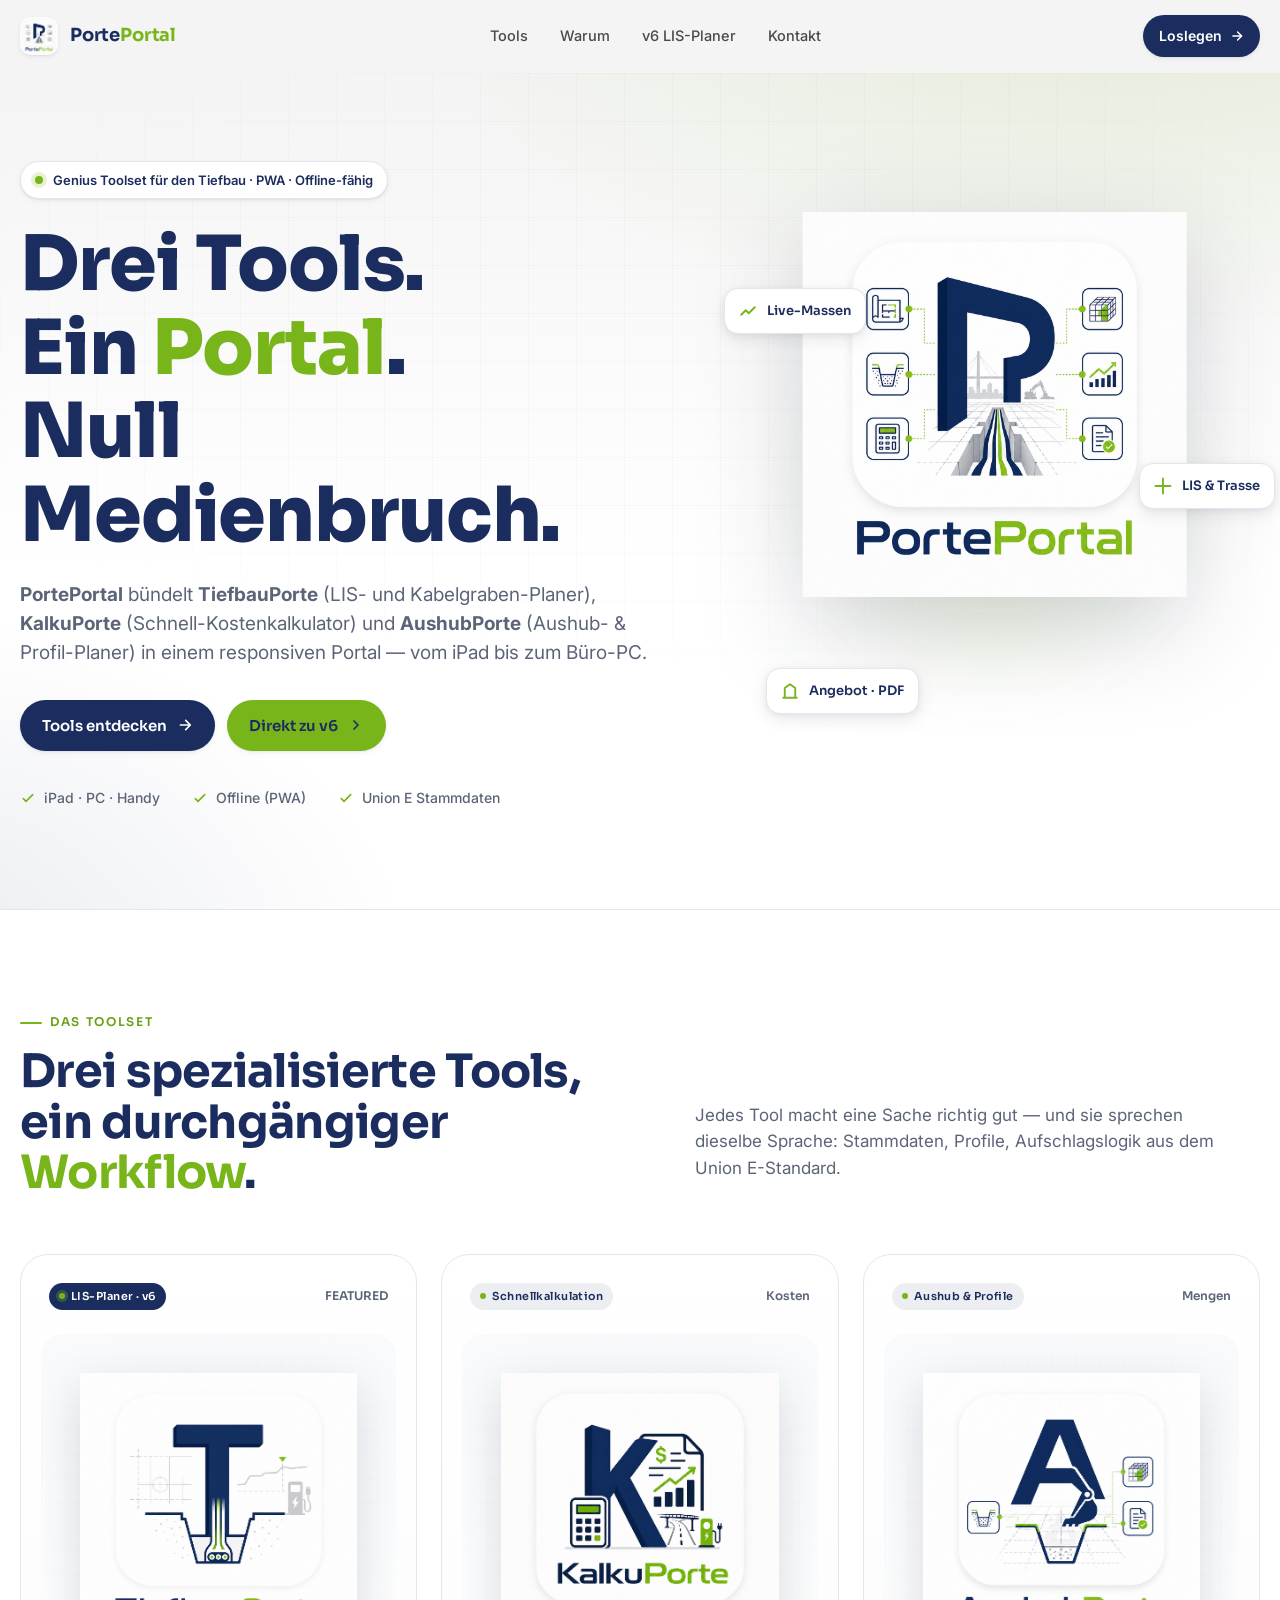
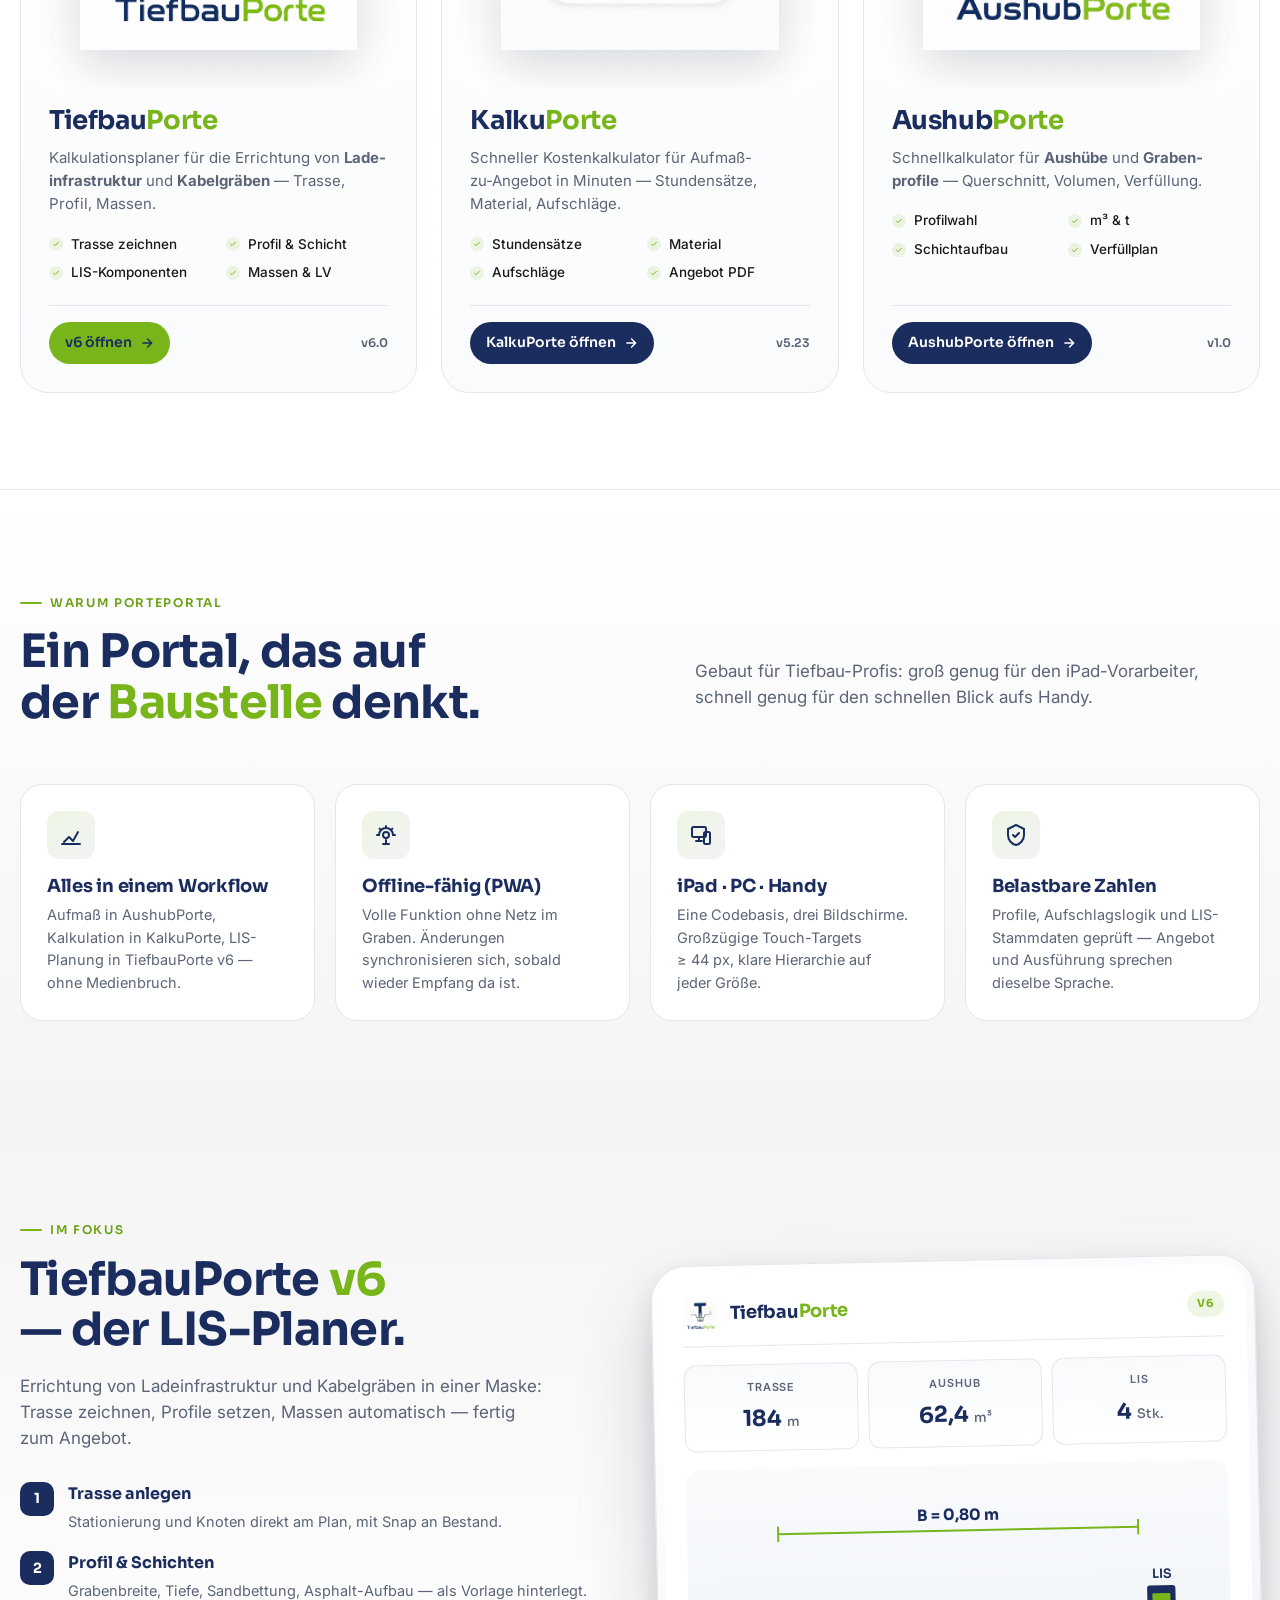
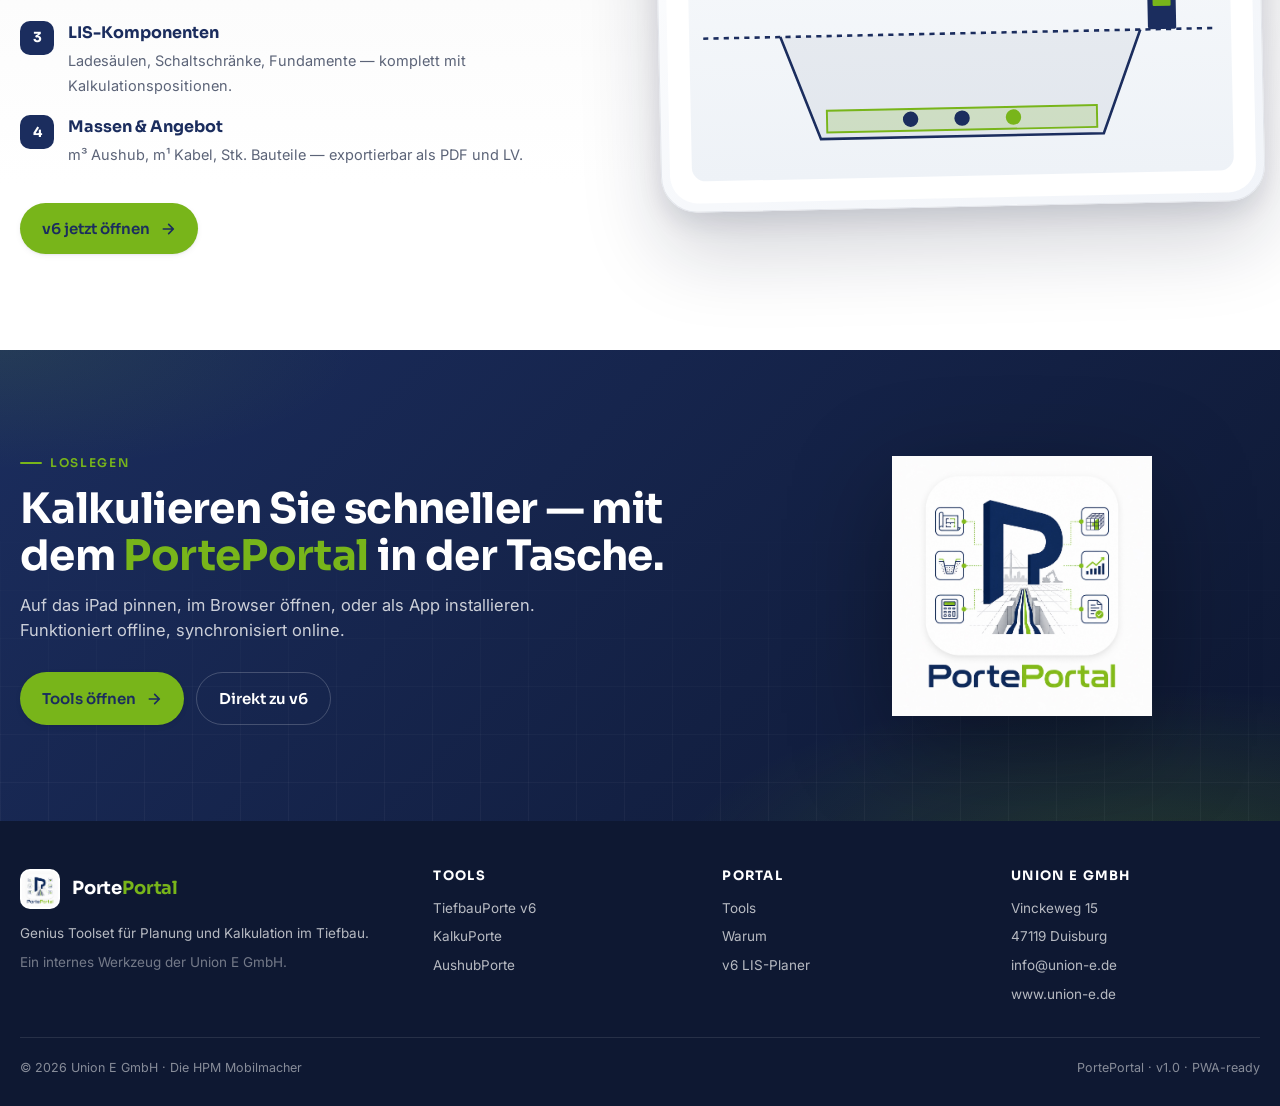
==== commit da93c7fc: "Update index.html" ====
--- a/index.html
+++ b/index.html
@@ -742,7 +742,7 @@
       <p class="hero__lede">
         <b>PortePortal</b> bündelt <b>TiefbauPorte</b> (LIS- und Kabelgraben-Planer),
         <b>KalkuPorte</b> (Schnell-Kostenkalkulator) und <b>AushubPorte</b>
-        (Aushub- &amp; Profil-Planer) in einem responsiven Portal — vom iPad-Vorarbeiter bis zum Büro-PC.
+        (Aushub- &amp; Profil-Planer) in einem responsiven Portal — vom iPad bis zum Büro-PC.
       </p>
       <div class="hero__actions">
         <a href="#tools" class="btn btn--primary">
